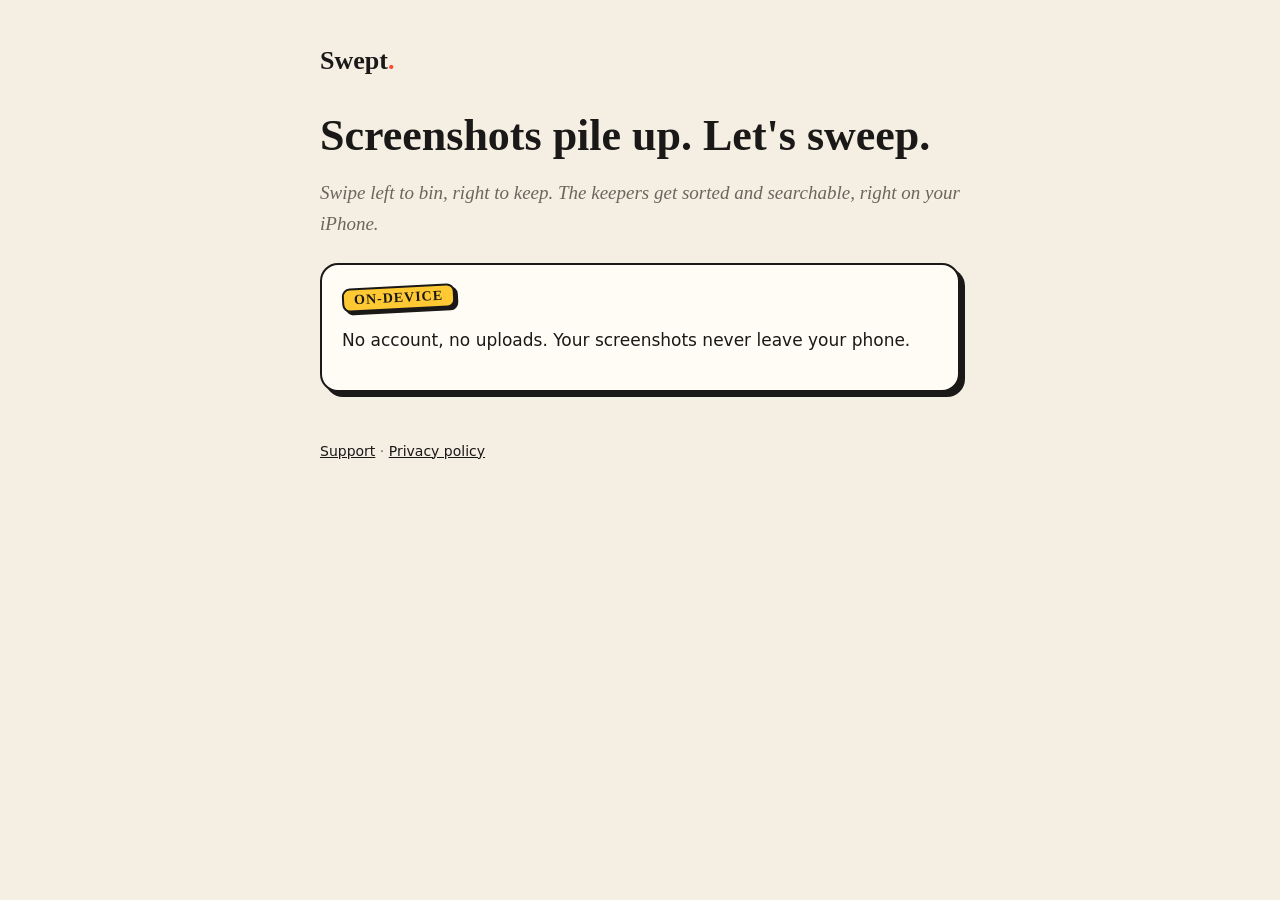
==== index.html @ 30696400 "Add Swept landing, privacy and support pages" ====
<!doctype html>
<html lang="en">
<head>
<meta charset="utf-8"><meta name="viewport" content="width=device-width, initial-scale=1">
<title>Swept: Screenshot Cleaner</title>
<link rel="stylesheet" href="style.css">
</head>
<body><main>
<a class="mark" href="index.html">Swept<span>.</span></a>
<h1>Screenshots pile up. Let's sweep.</h1>
<p class="lede">Swipe left to bin, right to keep. The keepers get sorted and searchable, right on your iPhone.</p>
<div class="card"><span class="stamp">ON-DEVICE</span><p>No account, no uploads. Your screenshots never leave your phone.</p></div>
<footer><a href="support.html">Support</a> · <a href="privacy.html">Privacy policy</a></footer>
</main></body></html>
---- style.css ----
:root { --paper:#F4EEE3; --card:#FFFCF5; --ink:#1A1917; --soft:#6B655C; --tomato:#FF4B2B; --sun:#FFC933; }
@media (prefers-color-scheme: dark) { :root { --paper:#161412; --card:#221F1B; --ink:#F3EEE6; --soft:#A39C91; } }
* { box-sizing: border-box; }
body { margin:0; background:var(--paper); color:var(--ink); font: 17px/1.6 -apple-system, system-ui, sans-serif; }
main { max-width: 680px; margin: 0 auto; padding: 48px 20px 80px; }
.mark { font: 900 26px/1 "New York", Georgia, serif; text-decoration:none; color:var(--ink); }
.mark span { color: var(--tomato); }
h1 { font: 900 44px/1.05 "New York", Georgia, serif; margin: 36px 0 8px; }
h2 { font: 800 22px/1.2 "New York", Georgia, serif; margin: 32px 0 6px; }
.lede { color: var(--soft); font-style: italic; font-family: "New York", Georgia, serif; font-size: 19px; }
.card { background: var(--card); border: 2px solid var(--ink); border-radius: 18px; box-shadow: 5px 5px 0 var(--ink); padding: 18px 20px; margin: 24px 0; }
.stamp { display:inline-block; background: var(--sun); color:#1A1917; border:2px solid #1A1917; border-radius:8px; box-shadow:3px 3px 0 #1A1917; padding:2px 10px; font: 900 14px "New York", Georgia, serif; letter-spacing:1px; transform: rotate(-3deg); }
a { color: var(--ink); }
footer { margin-top: 48px; color: var(--soft); font-size: 14px; }
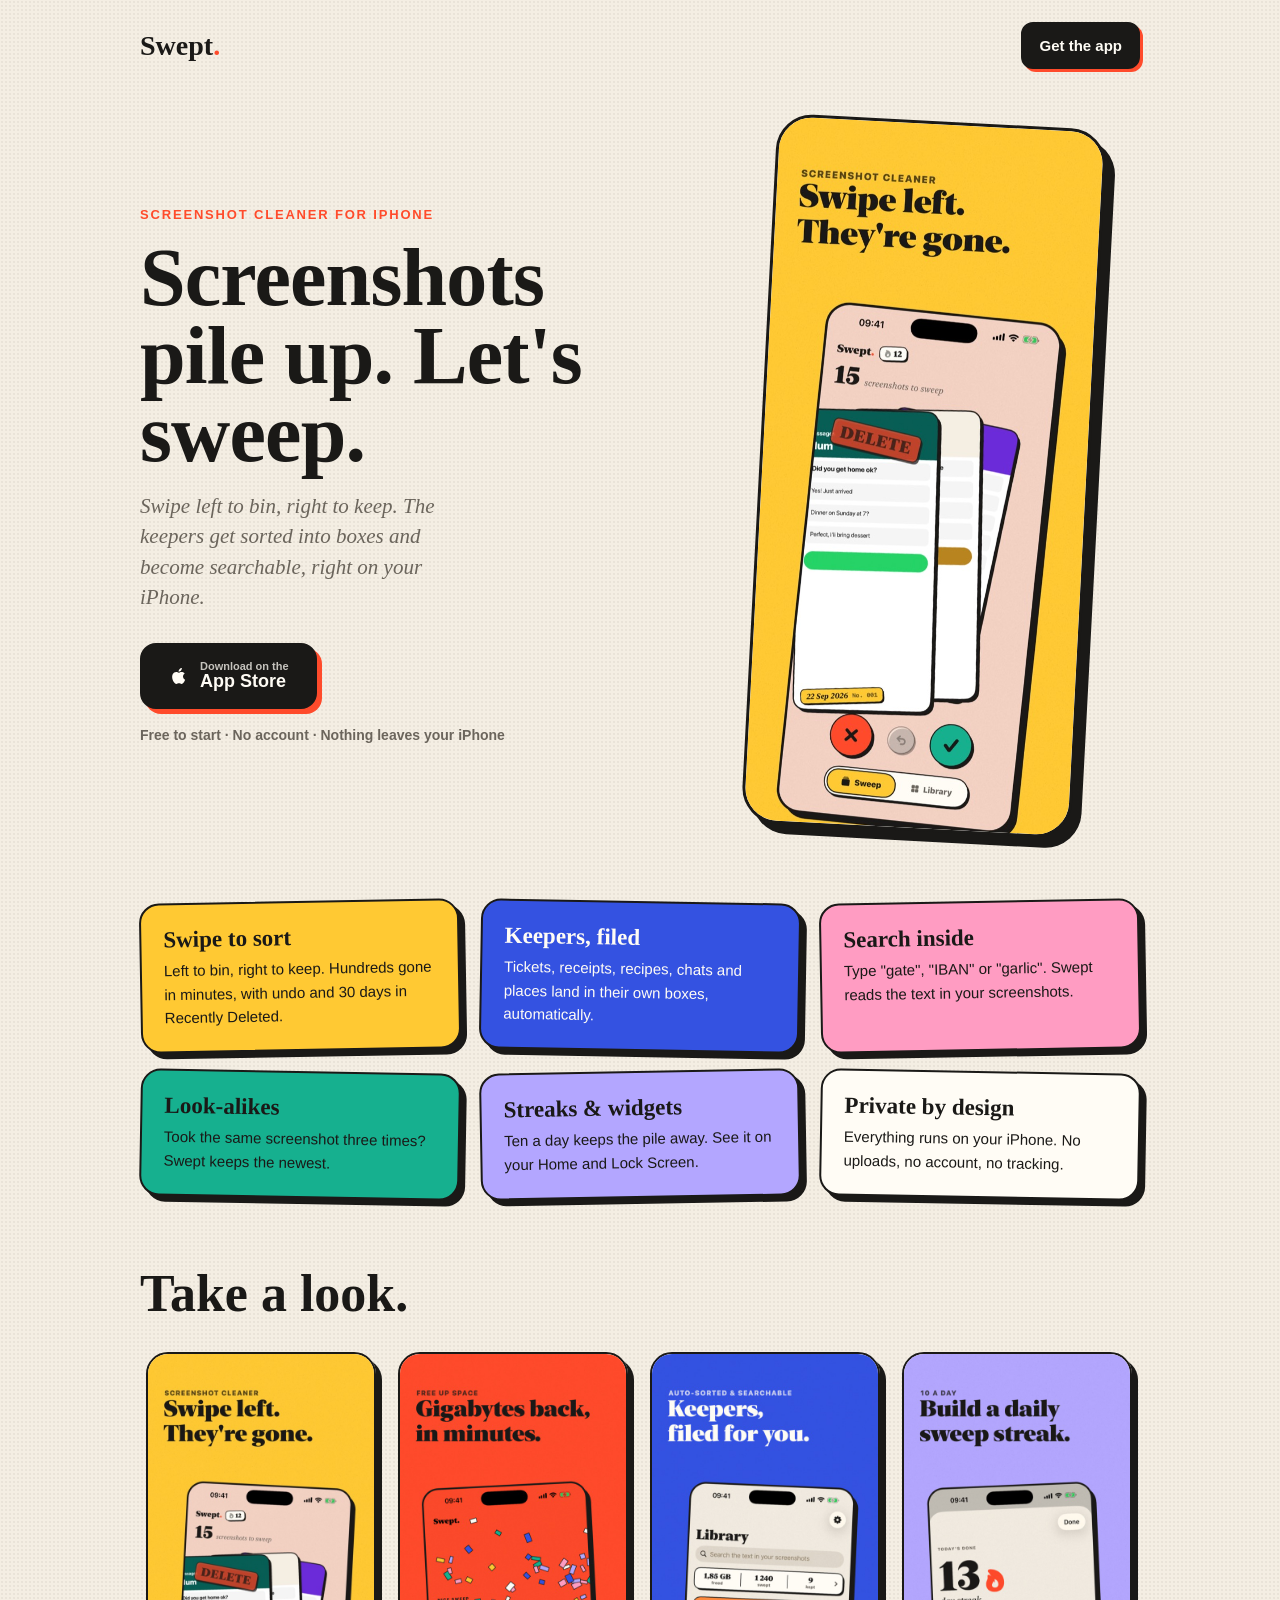
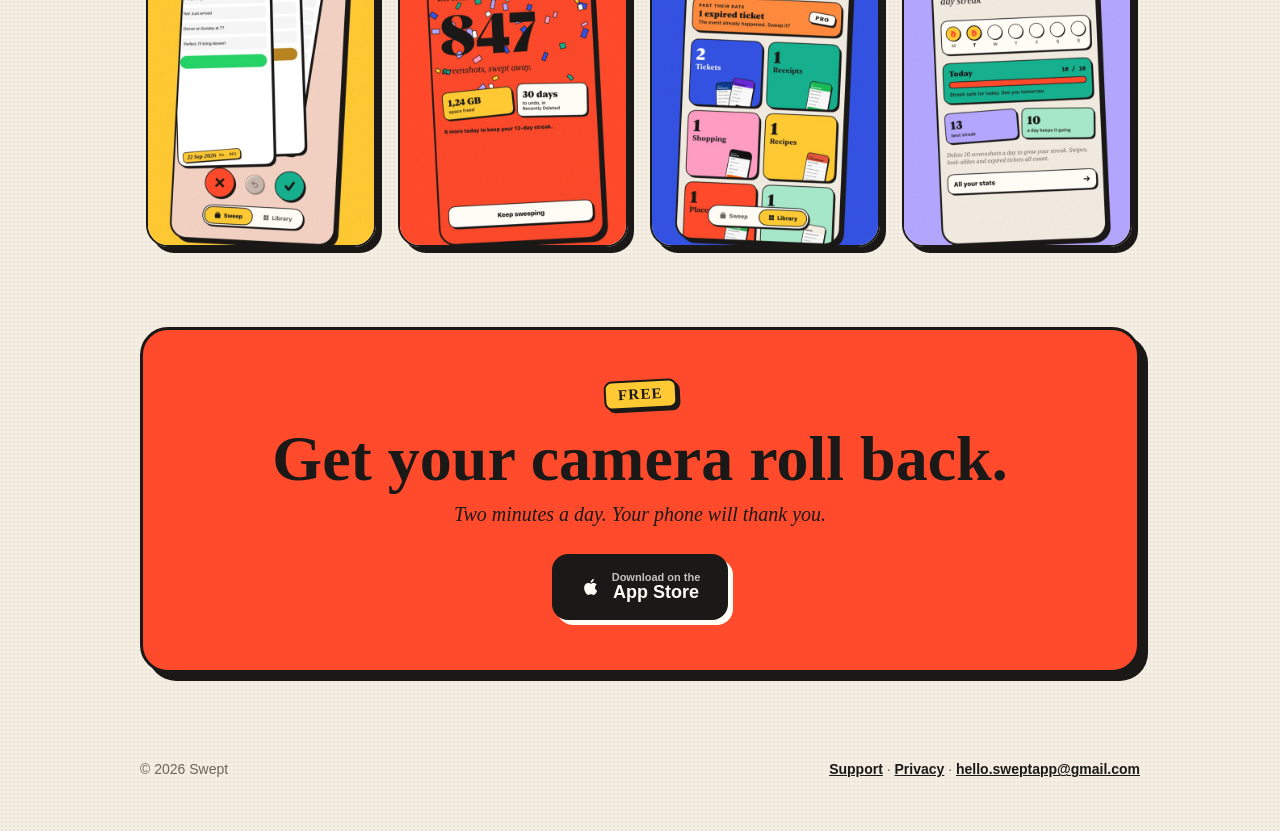
==== commit 83d0d715: "New landing page with App Store button and screenshots" ====
--- a/index.html
+++ b/index.html
@@ -1,14 +1,171 @@
 <!doctype html>
 <html lang="en">
 <head>
-<meta charset="utf-8"><meta name="viewport" content="width=device-width, initial-scale=1">
-<title>Swept: Screenshot Cleaner</title>
-<link rel="stylesheet" href="style.css">
+<meta charset="utf-8">
+<meta name="viewport" content="width=device-width, initial-scale=1, viewport-fit=cover">
+<title>Swept: Screenshot Cleaner for iPhone</title>
+<meta name="description" content="Thousands of screenshots in your camera roll? Swipe left to delete, right to keep. The keepers get sorted and searchable, right on your iPhone. Free on the App Store.">
+<!-- Smart App Banner: iOS Safari shows an "Open / Get" bar at the top. Needs the numeric Apple ID. -->
+<!-- <meta name="apple-itunes-app" content="app-id=APP_STORE_ID"> -->
+<meta property="og:title" content="Swept: your screenshots, swept.">
+<meta property="og:description" content="Swipe left to delete, right to keep. Free on the App Store.">
+<meta property="og:image" content="https://20freitas.github.io/swept-public/img/og.jpg">
+<meta name="theme-color" content="#F4EEE3">
+<link rel="apple-touch-icon" href="apple-touch-icon.png">
+<link rel="icon" href="img/icon.png">
+<style>
+  :root {
+    --paper:#F4EEE3; --card:#FFFCF5; --ink:#1A1917; --soft:#6B655C;
+    --tomato:#FF4B2B; --sun:#FFC933; --blue:#3452E1; --pink:#FF9CC2; --teal:#16B08F; --lilac:#B3A6FF;
+  }
+  * { box-sizing: border-box; margin: 0; }
+  html { -webkit-text-size-adjust: 100%; }
+  body {
+    background: var(--paper); color: var(--ink);
+    font: 17px/1.55 -apple-system, BlinkMacSystemFont, "Helvetica Neue", Arial, sans-serif;
+    background-image: radial-gradient(rgba(26,25,23,.05) 1px, transparent 1px);
+    background-size: 4px 4px;
+  }
+  .serif { font-family: "New York", ui-serif, Georgia, "Times New Roman", serif; }
+  .wrap { max-width: 1040px; margin: 0 auto; padding: 0 20px; }
+
+  header { display: flex; align-items: center; justify-content: space-between; padding: 22px 0; }
+  .mark { font: 900 28px/1 "New York", ui-serif, Georgia, serif; color: var(--ink); text-decoration: none; }
+  .mark span { color: var(--tomato); }
+
+  .btn {
+    display: inline-flex; align-items: center; gap: 10px;
+    background: var(--ink); color: var(--card); text-decoration: none;
+    font-weight: 800; font-size: 18px; padding: 16px 26px; border-radius: 16px;
+    border: 2.5px solid var(--ink); box-shadow: 5px 5px 0 var(--tomato);
+    transition: transform .12s ease, box-shadow .12s ease;
+  }
+  .btn:hover { transform: translate(-2px,-2px); box-shadow: 7px 7px 0 var(--tomato); }
+  .btn:active { transform: translate(5px,5px); box-shadow: 0 0 0 var(--tomato); }
+  .btn svg { width: 22px; height: 22px; fill: currentColor; }
+  .btn.small { font-size: 15px; padding: 10px 16px; border-radius: 12px; box-shadow: 3px 3px 0 var(--tomato); }
+  .btn small { display:block; font-size: 11px; font-weight: 600; opacity: .75; line-height: 1; }
+  .btn .label { display:flex; flex-direction: column; line-height: 1.1; }
+
+  .hero { display: grid; grid-template-columns: 1.1fr .9fr; gap: 40px; align-items: center; padding: 30px 0 70px; }
+  .eyebrow { font-size: 13px; font-weight: 900; letter-spacing: .14em; text-transform: uppercase; color: var(--tomato); }
+  h1 { font: 900 clamp(46px, 7vw, 82px)/.95 "New York", ui-serif, Georgia, serif; margin: 14px 0 18px; letter-spacing: -.01em; }
+  .lede { font: italic 400 21px/1.45 "New York", ui-serif, Georgia, serif; color: var(--soft); max-width: 30ch; margin-bottom: 30px; }
+  .note { margin-top: 16px; font-size: 14px; color: var(--soft); font-weight: 600; }
+
+  .phone {
+    width: min(330px, 80vw); justify-self: center; border-radius: 36px; overflow: hidden;
+    border: 3px solid var(--ink); box-shadow: 10px 10px 0 var(--ink); transform: rotate(3deg);
+    background: var(--card);
+  }
+  .phone img { display: block; width: 100%; height: auto; }
+
+  .stamp {
+    display: inline-block; font: 900 15px "New York", ui-serif, Georgia, serif; letter-spacing: .08em;
+    padding: 4px 12px; border: 2px solid var(--ink); border-radius: 8px; box-shadow: 3px 3px 0 var(--ink);
+    background: var(--sun); transform: rotate(-3deg);
+  }
+
+  .features { display: grid; grid-template-columns: repeat(3, 1fr); gap: 20px; padding-bottom: 70px; }
+  .card {
+    background: var(--c, var(--card)); border: 2.5px solid var(--ink); border-radius: 20px;
+    box-shadow: 6px 6px 0 var(--ink); padding: 22px;
+  }
+  .card:nth-child(odd) { transform: rotate(-1deg); }
+  .card:nth-child(even) { transform: rotate(1deg); }
+  .card h3 { font: 900 23px/1.15 "New York", ui-serif, Georgia, serif; margin-bottom: 6px; }
+  .card p { font-size: 15px; font-weight: 500; }
+  .card.blue { color: var(--card); }
+
+  .gallery-title { font: 900 clamp(34px, 5vw, 52px)/1 "New York", ui-serif, Georgia, serif; margin-bottom: 26px; }
+  .gallery { display: flex; gap: 22px; overflow-x: auto; padding: 6px 6px 30px; scroll-snap-type: x mandatory; }
+  .gallery img {
+    width: 230px; height: auto; flex: none; scroll-snap-align: center; border-radius: 22px;
+    border: 2.5px solid var(--ink); box-shadow: 6px 6px 0 var(--ink);
+  }
+
+  .cta {
+    margin: 50px 0 60px; text-align: center; background: var(--tomato); border: 3px solid var(--ink);
+    border-radius: 28px; box-shadow: 8px 8px 0 var(--ink); padding: 50px 24px;
+  }
+  .cta h2 { font: 900 clamp(38px, 6vw, 64px)/1 "New York", ui-serif, Georgia, serif; margin-bottom: 12px; }
+  .cta p { font: italic 20px "New York", ui-serif, Georgia, serif; margin-bottom: 28px; }
+  .cta .btn { box-shadow: 5px 5px 0 var(--card); }
+
+  footer { padding: 26px 0 50px; display: flex; justify-content: space-between; flex-wrap: wrap; gap: 12px; color: var(--soft); font-size: 14px; }
+  footer a { color: var(--ink); font-weight: 700; }
+
+  @media (max-width: 820px) {
+    .hero { grid-template-columns: 1fr; text-align: left; padding-top: 10px; }
+    .phone { margin-top: 10px; }
+    .features { grid-template-columns: 1fr; }
+    header .btn { display: none; }
+  }
+</style>
 </head>
-<body><main>
-<a class="mark" href="index.html">Swept<span>.</span></a>
-<h1>Screenshots pile up. Let's sweep.</h1>
-<p class="lede">Swipe left to bin, right to keep. The keepers get sorted and searchable, right on your iPhone.</p>
-<div class="card"><span class="stamp">ON-DEVICE</span><p>No account, no uploads. Your screenshots never leave your phone.</p></div>
-<footer><a href="support.html">Support</a> · <a href="privacy.html">Privacy policy</a></footer>
-</main></body></html>
+<body>
+<div class="wrap">
+  <header>
+    <a class="mark" href="./">Swept<span>.</span></a>
+    <a class="btn small store-link" href="#">Get the app</a>
+  </header>
+
+  <section class="hero">
+    <div>
+      <div class="eyebrow">Screenshot cleaner for iPhone</div>
+      <h1>Screenshots pile up. Let's sweep.</h1>
+      <p class="lede">Swipe left to bin, right to keep. The keepers get sorted into boxes and become searchable, right on your iPhone.</p>
+      <a class="btn store-link" href="#">
+        <svg viewBox="0 0 24 24" aria-hidden="true"><path d="M16.37 12.6c-.02-2.2 1.8-3.26 1.88-3.31-1.03-1.5-2.62-1.7-3.18-1.73-1.35-.14-2.64.8-3.33.8-.69 0-1.74-.78-2.87-.76-1.47.02-2.83.86-3.59 2.18-1.53 2.66-.39 6.6 1.1 8.76.73 1.06 1.6 2.24 2.73 2.2 1.1-.05 1.51-.71 2.84-.71 1.32 0 1.7.71 2.86.69 1.18-.02 1.93-1.07 2.65-2.13.84-1.22 1.18-2.41 1.2-2.47-.03-.01-2.28-.88-2.3-3.49zM14.19 6.13c.6-.74 1.01-1.76.9-2.78-.87.04-1.93.58-2.55 1.31-.56.64-1.05 1.68-.92 2.68.97.07 1.96-.49 2.57-1.21z"/></svg>
+        <span class="label"><small>Download on the</small>App Store</span>
+      </a>
+      <p class="note">Free to start · No account · Nothing leaves your iPhone</p>
+    </div>
+    <div class="phone"><img src="img/01-swipe.jpg" alt="Swept app: swiping a screenshot away with a DELETE stamp"></div>
+  </section>
+
+  <section class="features">
+    <div class="card" style="--c: var(--sun)"><h3>Swipe to sort</h3><p>Left to bin, right to keep. Hundreds gone in minutes, with undo and 30 days in Recently Deleted.</p></div>
+    <div class="card blue" style="--c: var(--blue)"><h3>Keepers, filed</h3><p>Tickets, receipts, recipes, chats and places land in their own boxes, automatically.</p></div>
+    <div class="card" style="--c: var(--pink)"><h3>Search inside</h3><p>Type "gate", "IBAN" or "garlic". Swept reads the text in your screenshots.</p></div>
+    <div class="card" style="--c: var(--teal)"><h3>Look-alikes</h3><p>Took the same screenshot three times? Swept keeps the newest.</p></div>
+    <div class="card" style="--c: var(--lilac)"><h3>Streaks &amp; widgets</h3><p>Ten a day keeps the pile away. See it on your Home and Lock Screen.</p></div>
+    <div class="card"><h3>Private by design</h3><p>Everything runs on your iPhone. No uploads, no account, no tracking.</p></div>
+  </section>
+
+  <h2 class="gallery-title">Take a look.</h2>
+  <div class="gallery">
+    <img src="img/01-swipe.jpg" alt="Swipe left, they're gone" loading="lazy">
+    <img src="img/02-space.jpg" alt="Gigabytes back in minutes" loading="lazy">
+    <img src="img/03-library.jpg" alt="Keepers filed for you" loading="lazy">
+    <img src="img/04-streak.jpg" alt="Daily sweep streak" loading="lazy">
+    <img src="img/05-stats.jpg" alt="Space freed stats" loading="lazy">
+    <img src="img/06-widgets.jpg" alt="Home and Lock Screen widgets" loading="lazy">
+  </div>
+
+  <section class="cta">
+    <span class="stamp">FREE</span>
+    <h2 style="margin-top:18px">Get your camera roll back.</h2>
+    <p>Two minutes a day. Your phone will thank you.</p>
+    <a class="btn store-link" href="#">
+      <svg viewBox="0 0 24 24" aria-hidden="true"><path d="M16.37 12.6c-.02-2.2 1.8-3.26 1.88-3.31-1.03-1.5-2.62-1.7-3.18-1.73-1.35-.14-2.64.8-3.33.8-.69 0-1.74-.78-2.87-.76-1.47.02-2.83.86-3.59 2.18-1.53 2.66-.39 6.6 1.1 8.76.73 1.06 1.6 2.24 2.73 2.2 1.1-.05 1.51-.71 2.84-.71 1.32 0 1.7.71 2.86.69 1.18-.02 1.93-1.07 2.65-2.13.84-1.22 1.18-2.41 1.2-2.47-.03-.01-2.28-.88-2.3-3.49zM14.19 6.13c.6-.74 1.01-1.76.9-2.78-.87.04-1.93.58-2.55 1.31-.56.64-1.05 1.68-.92 2.68.97.07 1.96-.49 2.57-1.21z"/></svg>
+      <span class="label"><small>Download on the</small>App Store</span>
+    </a>
+  </section>
+
+  <footer>
+    <span>© 2026 Swept</span>
+    <span><a href="support.html">Support</a> · <a href="privacy.html">Privacy</a> · <a href="mailto:hello.sweptapp@gmail.com">hello.sweptapp@gmail.com</a></span>
+  </footer>
+</div>
+
+<script>
+  // One place to set the store link. Replace APP_STORE_ID with the numeric Apple ID once the app is live.
+  var APP_ID = "APP_STORE_ID";
+  var url = /^\d+$/.test(APP_ID)
+    ? "https://apps.apple.com/app/id" + APP_ID
+    : "https://apps.apple.com/search?term=Swept%20AI%20Screenshot%20Cleaner";
+  document.querySelectorAll(".store-link").forEach(function (a) { a.href = url; });
+</script>
+</body>
+</html>
